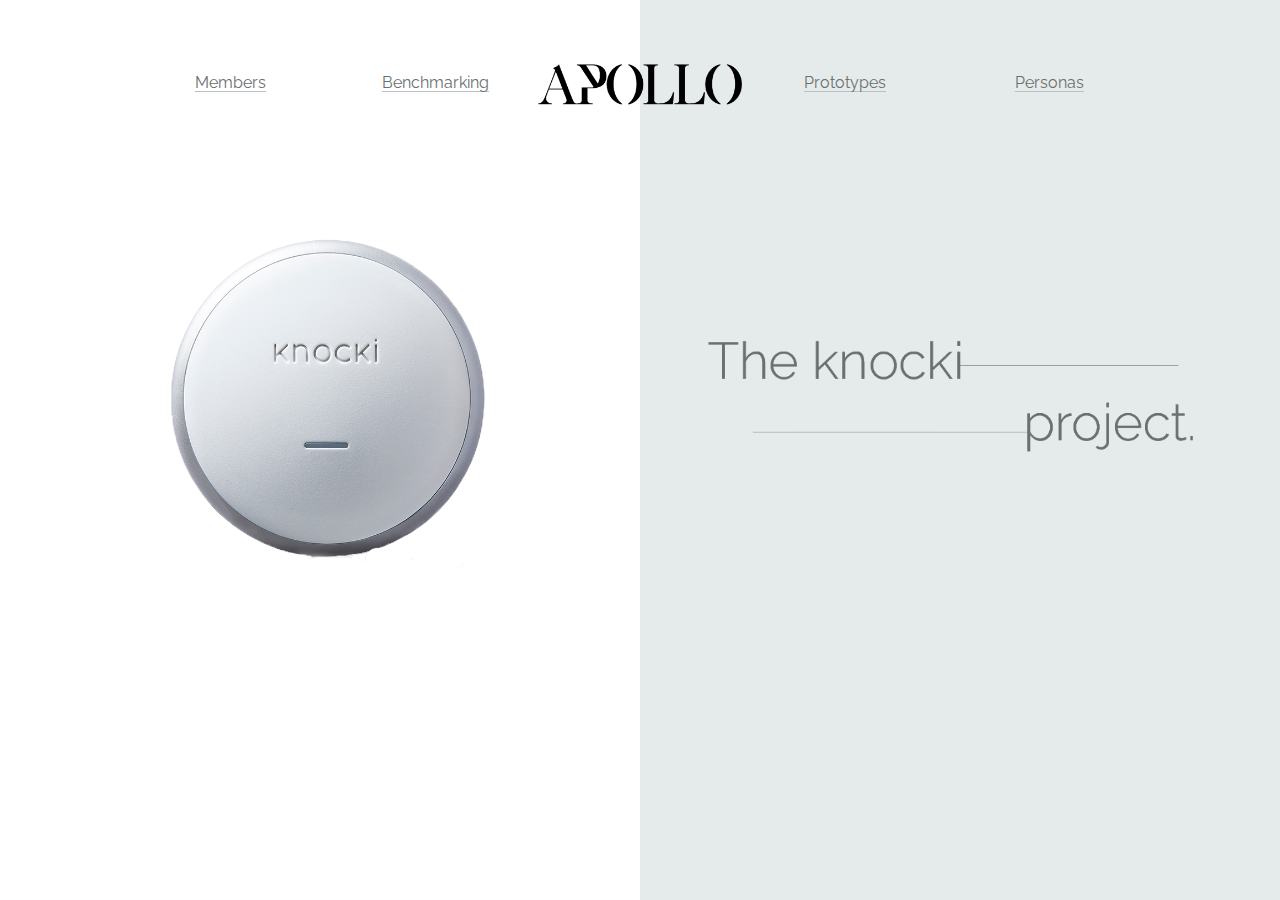
==== index.html @ 4ef42fb3 "index update" ====
<!DOCTYPE html>
<html lang="en">


<head>
    <meta charset="UTF-8">
    <title>
        Apollo

    </title>
    <link rel="icon" href="img/favicon.png">
    <link rel="stylesheet" href="CSS/index.css">
    <meta name="viewport" content="width=device-width, initial-scale=1">

</head>

<body>
    <div class="header" id="myHeader">
        <a class="item" href="members.html">
            <p>Members</p>
        </a>
        <a class="item" href="benchmarking.html">
            <p>Benchmarking</p>
        </a>
        <a class="item" href="index.html">
            <img class="item" class="logo" border="0" src="img/ApolloLogo.png" width="15%" height="15%">
        </a>
        <a class="item" href="prototypes.html">
            <p>Prototypes</p>
        </a>
        <a class="item" href="personas.html">
            <p>Personas</p>
        </a>
    </div>


    <div class="mobileHeader">

        <div class="itemM">
            <button class="hamburger hamburger--spin " type="button">
                <span class="hamburger-box">
                    <span class="hamburger-inner"></span>
                </span>
            </button>
        </div>

        <a href="index.html">
            <img class="logoM" src="img/ApolloLogo.png">
        </a>

    </div>

    <div class="responsive-menu">
        <ul>
            <a href="members.html">
                <li class="obj">Members</li>
            </a>
            <a href="benchmarking.html">
                <li class="obj">Benchmarking</li>
            </a>
            <a href="prototypes.html">
                <li class="obj">Prototypes</li>
            </a>
            <a href="personas.html">
                <li class="obj">Personas</li>
            </a>
        </ul>
    </div>


    <div class="content">

        <img class="left" src="img/Kweb_home_product.png" width="40%" height="40%">

        <img class="right" src="img/LowQualText3.png" width="40%" height="40%">
    </div>



    <script>
        window.onscroll = function () {
            myFunction()
        };

        var header = document.getElementById("myHeader");
        var sticky = header.offsetTop;

        function myFunction() {
            if (window.pageYOffset > sticky) {
                header.classList.add("sticky");
            } else {
                header.classList.remove("sticky");
            }
        }
    </script>


    <script src="jquery-3.3.1.min.js"></script>



    <script>
        var $hamburger = $(".hamburger");
        $hamburger.on("click", function (e) {
            $hamburger.toggleClass("is-active");
            $('.responsive-menu').slideToggle('expand')
        });
    </script>


</body>

</html>
---- CSS/index.css ----
@import url('https://fonts.googleapis.com/css?family=Raleway');

body {
    background-image: url('Background.png');
    background-size: 100% auto;
    background-position: center;
    background-repeat: repeat;
    position: relative;
    width: 100%;
    padding: 0px;
    margin: 0px;
    font-family: 'Raleway', sans-serif;

}

:root {
    --mainColor: #bac0c2;
}

.header {
    display: flex;
    flex-direction: row;
    justify-content: space-around;
    align-items: center;
    padding-top: 50px;
    padding-left: 10%;
    padding-right: 10%;
    font-family: 'Raleway', sans-serif;

    z-index: 50;


}


a {
    color: #6b6f70;
    text-decoration: none;


}


p {
    background:
        linear-gradient(to bottom, var(--mainColor) 0%,
        var(--mainColor) 100%);
    background-position: 0 100%;
    background-repeat: repeat-x;
    background-size: 1px 1px;
    color: #6b6f70;
    text-decoration: none;
    transition: background-size .2s;
    Size: 100% auto;

}

p:hover {
    background-size: 4px 50px;
}

.left {
    float: left;
    margin-top: 5%;
    margin-left: 5%;
}

.right {
    float: right;
    margin-top: 14%;
    margin-right: 5%;
}

.content {
    padding: 16px;
}

.sticky {
    position: fixed;
    top: 0;
    width: 80%;
    background: white;
}

.sticky+.content {
    padding-top: 50px;
}

.item {
    flex: 1;
    display: flex;
    justify-content: center;
}

.item:first-child>span {
    margin-right: auto;
}

.item:last-child>span {
    margin-left: auto;
}

.logo {
    align-content: center;
}



.responsive-menu {
    display: none;
}

.mobileHeader {
    display: none;
}










@media only screen and (max-width: 900px) {

    /* http://meyerweb.com/eric/tools/css/reset/ 
   v2.0 | 20110126
   License: none (public domain)
*/

    html,
    body,
    div,
    span,
    applet,
    object,
    iframe,
    h1,
    h2,
    h3,
    h4,
    h5,
    h6,
    p,
    blockquote,
    pre,
    a,
    abbr,
    acronym,
    address,
    big,
    cite,
    code,
    del,
    dfn,
    em,
    img,
    ins,
    kbd,
    q,
    s,
    samp,
    small,
    strike,
    strong,
    sub,
    sup,
    tt,
    var,
    b,
    u,
    i,
    center,
    dl,
    dt,
    dd,
    ol,
    ul,
    li,
    fieldset,
    form,
    label,
    legend,
    table,
    caption,
    tbody,
    tfoot,
    thead,
    tr,
    th,
    td,
    article,
    aside,
    canvas,
    details,
    embed,
    figure,
    figcaption,
    footer,
    header,
    hgroup,
    menu,
    nav,
    output,
    ruby,
    section,
    summary,
    time,
    mark,
    audio,
    video {
        margin: 0;
        padding: 0;
        border: 0;
        font-size: 100%;
        font: inherit;
        vertical-align: baseline;
    }

    /* HTML5 display-role reset for older browsers */
    article,
    aside,
    details,
    figcaption,
    figure,
    footer,
    header,
    hgroup,
    menu,
    nav,
    section {
        display: block;
    }

    body {
        line-height: 1;
    }

    ol,
    ul {
        list-style: none;
    }

    blockquote,
    q {
        quotes: none;
    }

    blockquote:before,
    blockquote:after,
    q:before,
    q:after {
        content: '';
        content: none;
    }

    table {
        border-collapse: collapse;
        border-spacing: 0;
    }

    /*!
 * Hamburgers
 * @description Tasty CSS-animated hamburgers
 * @author Jonathan Suh @jonsuh
 * @site https://jonsuh.com/hamburgers
 * @link https://github.com/jonsuh/hamburgers
 */
    .hamburger {
        padding: 15px 15px;
        display: inline-block;
        cursor: pointer;
        transition-property: opacity, filter;
        transition-duration: 0.15s;
        transition-timing-function: linear;
        font: inherit;
        color: inherit;
        text-transform: none;
        background-color: transparent;
        border: 0;
        margin: 0;
        overflow: visible;
    }

    .hamburger:hover {
        opacity: 0.7;
    }

    .hamburger.is-active:hover {
        opacity: 0.7;
    }

    .hamburger.is-active .hamburger-inner,
    .hamburger.is-active .hamburger-inner::before,
    .hamburger.is-active .hamburger-inner::after {
        background-color: #000;
    }

    .hamburger-box {
        width: 40px;
        height: 24px;
        display: inline-block;
        position: relative;
    }

    .hamburger-inner {
        display: block;
        top: 50%;
        margin-top: -2px;
    }

    .hamburger-inner,
    .hamburger-inner::before,
    .hamburger-inner::after {
        width: 40px;
        height: 4px;
        background-color: #000;
        border-radius: 4px;
        position: absolute;
        transition-property: transform;
        transition-duration: 0.15s;
        transition-timing-function: ease;
    }

    .hamburger-inner::before,
    .hamburger-inner::after {
        content: "";
        display: block;
    }

    .hamburger-inner::before {
        top: -10px;
    }

    .hamburger-inner::after {
        bottom: -10px;
    }


    .hamburger--spin .hamburger-inner {
        transition-duration: 0.22s;
        transition-timing-function: cubic-bezier(0.55, 0.055, 0.675, 0.19);
    }

    .hamburger--spin .hamburger-inner::before {
        transition: top 0.1s 0.25s ease-in, opacity 0.1s ease-in;
    }

    .hamburger--spin .hamburger-inner::after {
        transition: bottom 0.1s 0.25s ease-in, transform 0.22s cubic-bezier(0.55, 0.055, 0.675, 0.19);
    }

    .hamburger--spin.is-active .hamburger-inner {
        transform: rotate(225deg);
        transition-delay: 0.12s;
        transition-timing-function: cubic-bezier(0.215, 0.61, 0.355, 1);
    }

    .hamburger--spin.is-active .hamburger-inner::before {
        top: 0;
        opacity: 0;
        transition: top 0.1s ease-out, opacity 0.1s 0.12s ease-out;
    }

    .hamburger--spin.is-active .hamburger-inner::after {
        bottom: 0;
        transform: rotate(-90deg);
        transition: bottom 0.1s ease-out, transform 0.22s 0.12s cubic-bezier(0.215, 0.61, 0.355, 1);
    }



    .header {

        display: none;
    }

    .mobileHeader {
        display: flex;
        background: white;
        justify-content: space-between;
    }

    .logoM {
        height: 55px;
        width: 186px;
        padding-right: 10px;
    }

    .responsive-menu {
        background: #E5EBEB;
        -webkit-box-shadow: 2px 13px 17px -1px rgba(115, 115, 115, 1);
        -moz-box-shadow: 2px 13px 17px -1px rgba(115, 115, 115, 1);
        box-shadow: 2px 13px 17px -1px rgba(115, 115, 115, 1);
    }


    .obj {
        font-family: 'Raleway', sans-serif;
        text-align: center;
        line-height: 50px;
        font-size: 20px;
        color: #6b6f70;


    }

    .content {
        display: flex;
        flex-direction: column;
        align-items: center;
        justify-content: center;
    }

    .left {
        margin: 0;
        width: 100%;
    }

    .right {
        margin: 0;
        width: 100%;
    }


}
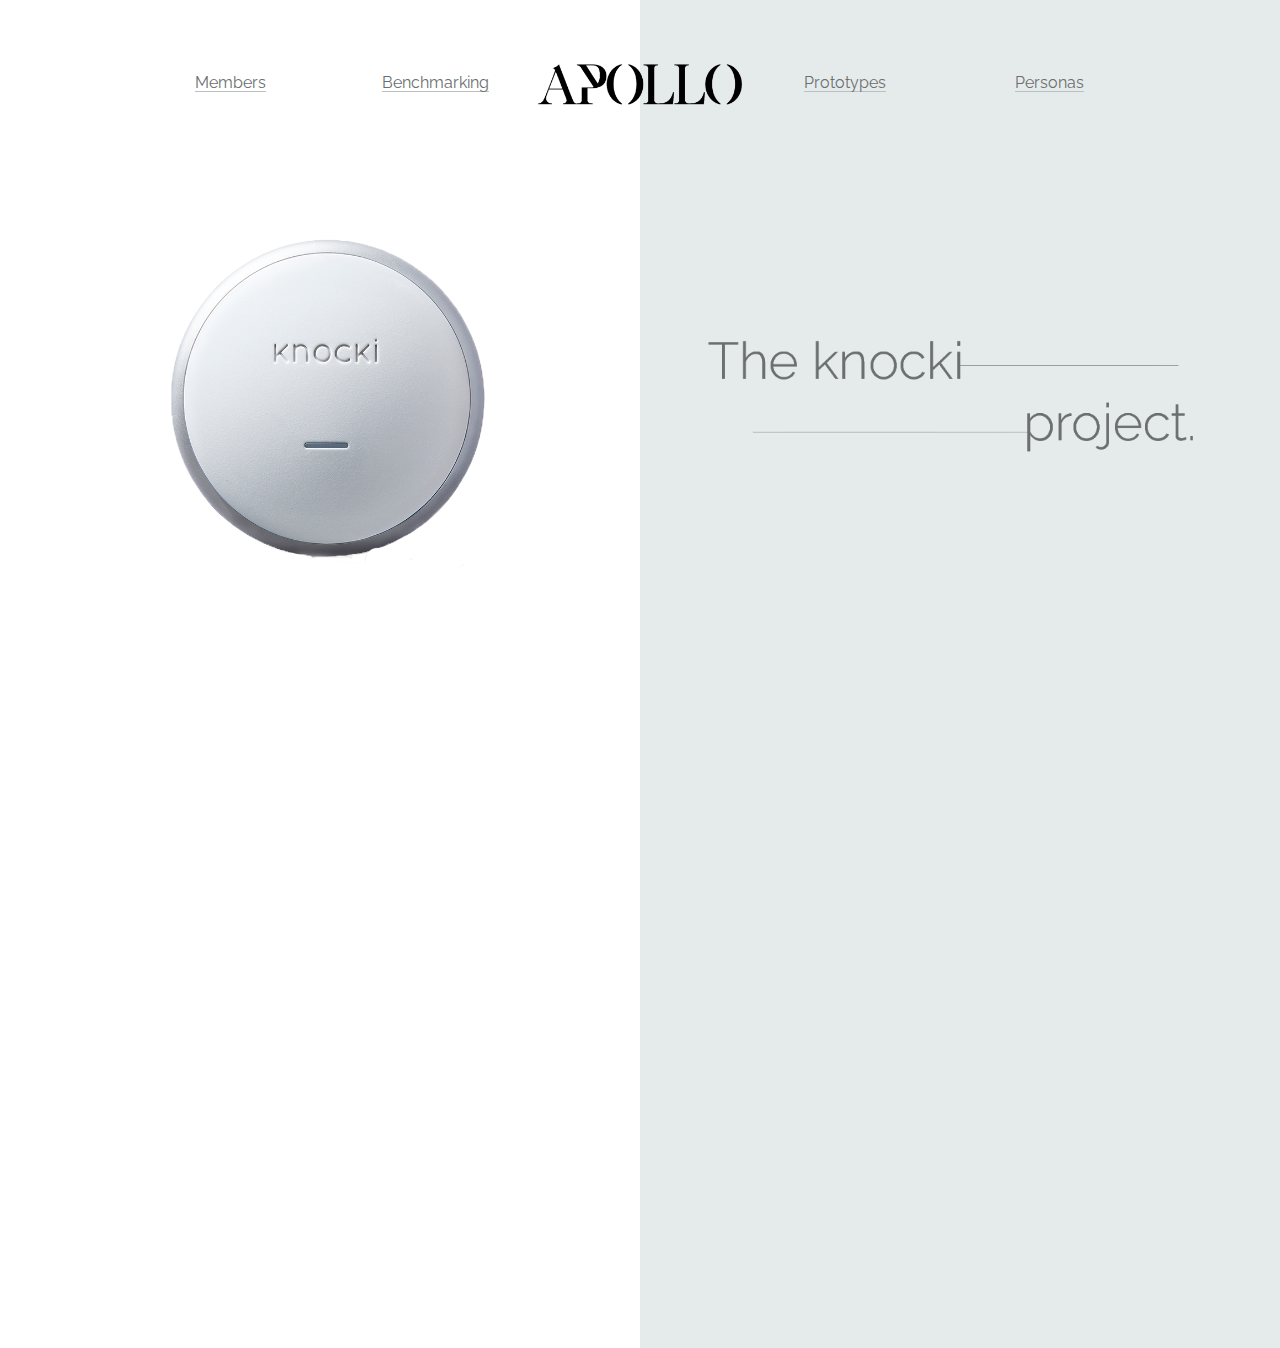
==== commit a12ef3d8: "Finished second delivery" ====
--- a/index.html
+++ b/index.html
@@ -73,8 +73,26 @@
         <img class="left" src="img/Kweb_home_product.png" width="40%" height="40%">
 
         <img class="right" src="img/LowQualText3.png" width="40%" height="40%">
+
+        <div class="center" style="position:relative;padding-top:56.25%;">
+            <iframe src="https://www.youtube.com/embed/K59KuphG898"" frameborder=" 0" allowfullscreen
+                style="position:absolute;top:0;left:0;width:100%;height:100%;"></iframe>
+        </div>
+
     </div>
 
+    <div class="contentresp">
+
+        <img class="knocki" src="img/Kweb_home_product.png">
+
+        <img class="knocki2" src="img/LowQualText3.png">
+
+    </div>
+
+    <div class="mcenter" style="position:relative;padding-top:56.25%;">
+        <iframe src="https://www.youtube.com/embed/K59KuphG898"" frameborder=" 0" allowfullscreen
+            style="position:absolute;top:0;left:0;width:100%;height:100%;"></iframe>
+    </div>
 
 
     <script>
@@ -104,8 +122,11 @@
         $hamburger.on("click", function (e) {
             $hamburger.toggleClass("is-active");
             $('.responsive-menu').slideToggle('expand')
+
         });
     </script>
+
+
 
 
 </body>
--- a/CSS/index.css
+++ b/CSS/index.css
@@ -115,8 +115,20 @@
 }
 
 
-
-
+.contentresp {
+    display: none;
+ 
+}
+
+.center {
+   
+    margin-top: 40%;
+}
+
+.mcenter {
+    display: none;
+    
+}
 
 
 
@@ -408,21 +420,31 @@
     }
 
     .content {
-        display: flex;
-        flex-direction: column;
-        align-items: center;
-        justify-content: center;
-    }
-
-    .left {
-        margin: 0;
-        width: 100%;
-    }
-
-    .right {
-        margin: 0;
-        width: 100%;
-    }
+        display: none;
+    }
+
+   .contentresp {
+       display: flex;
+       flex-wrap: wrap;
+       justify-content: space-around;
+}
+
+.knocki {
+  width: 90%;
+  height: 90%;
+}
+
+.knocki2 {
+    width: 90%;
+    height: 90%;
+  }
+
+  .mcenter {
+      display: block;
+      margin-top: 20px;
+      margin-left: 10px;
+      margin-right: 10px;
+  }
 
 
 }